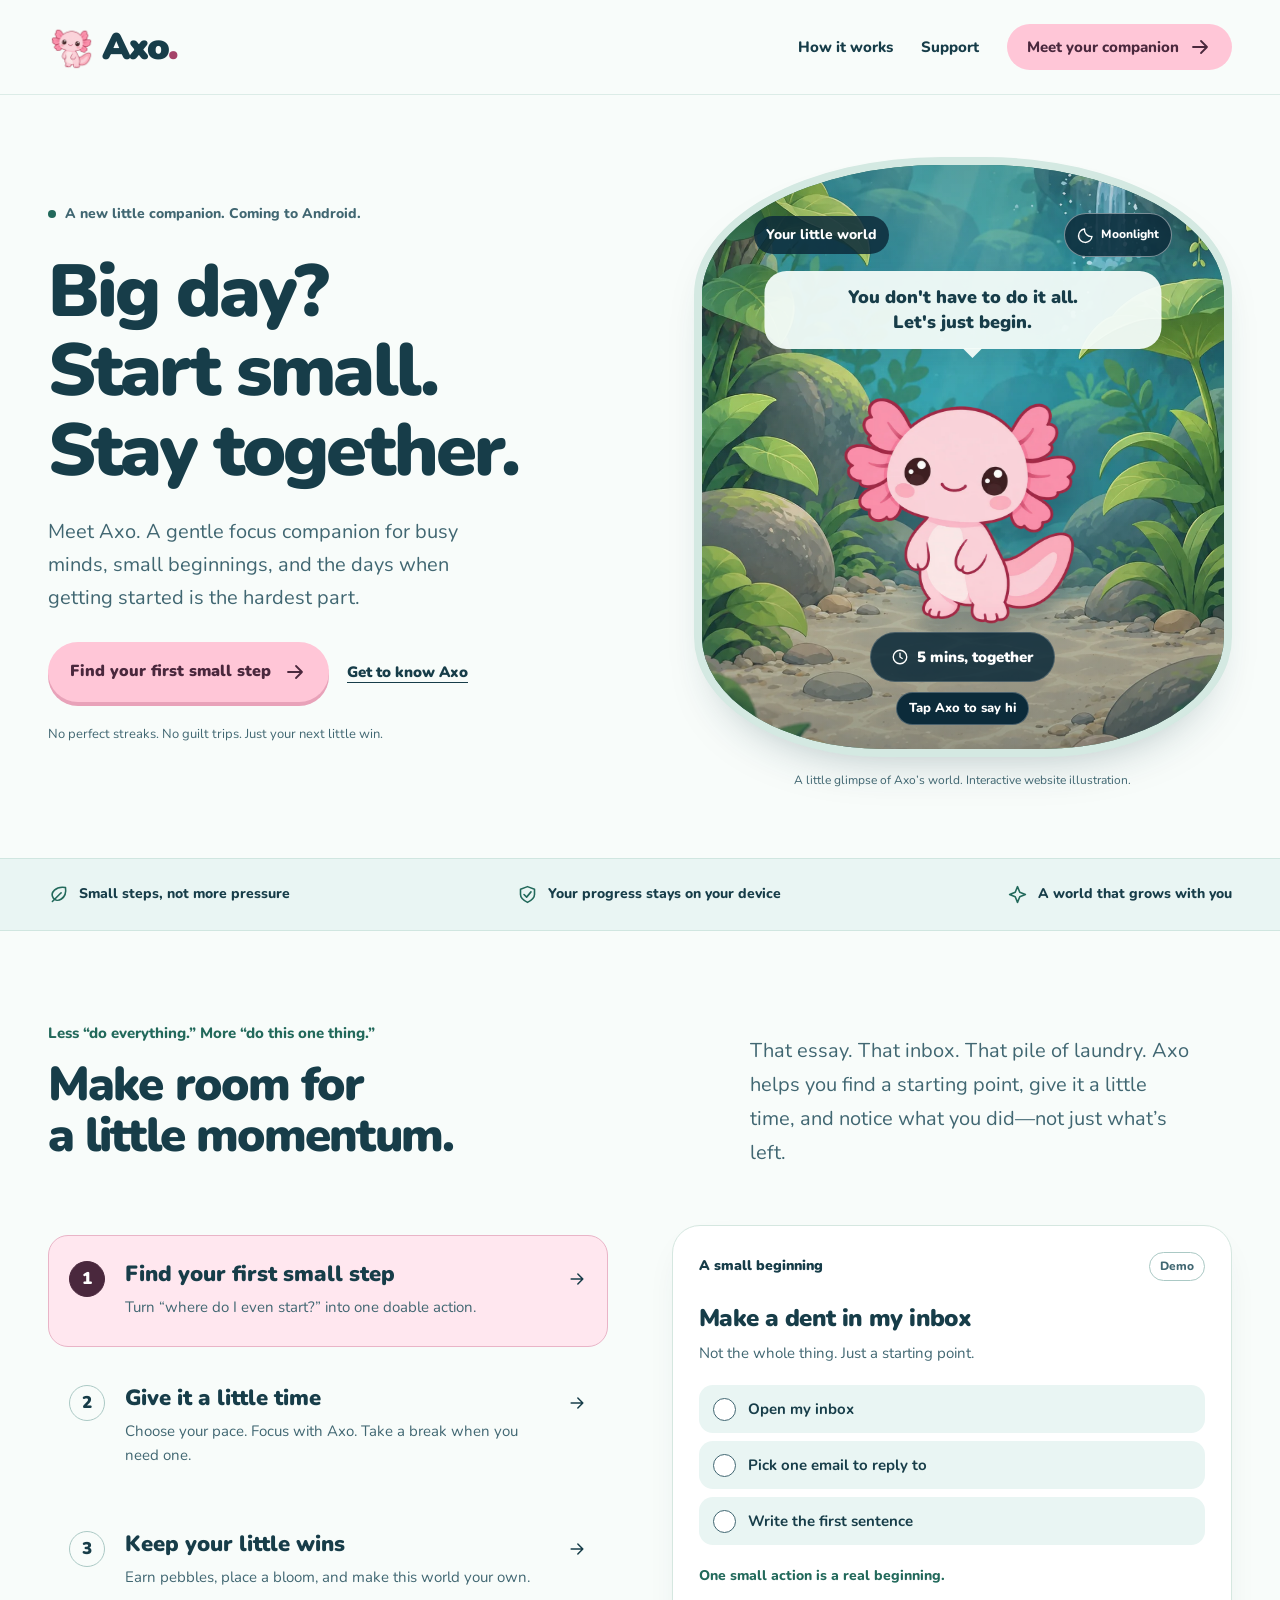
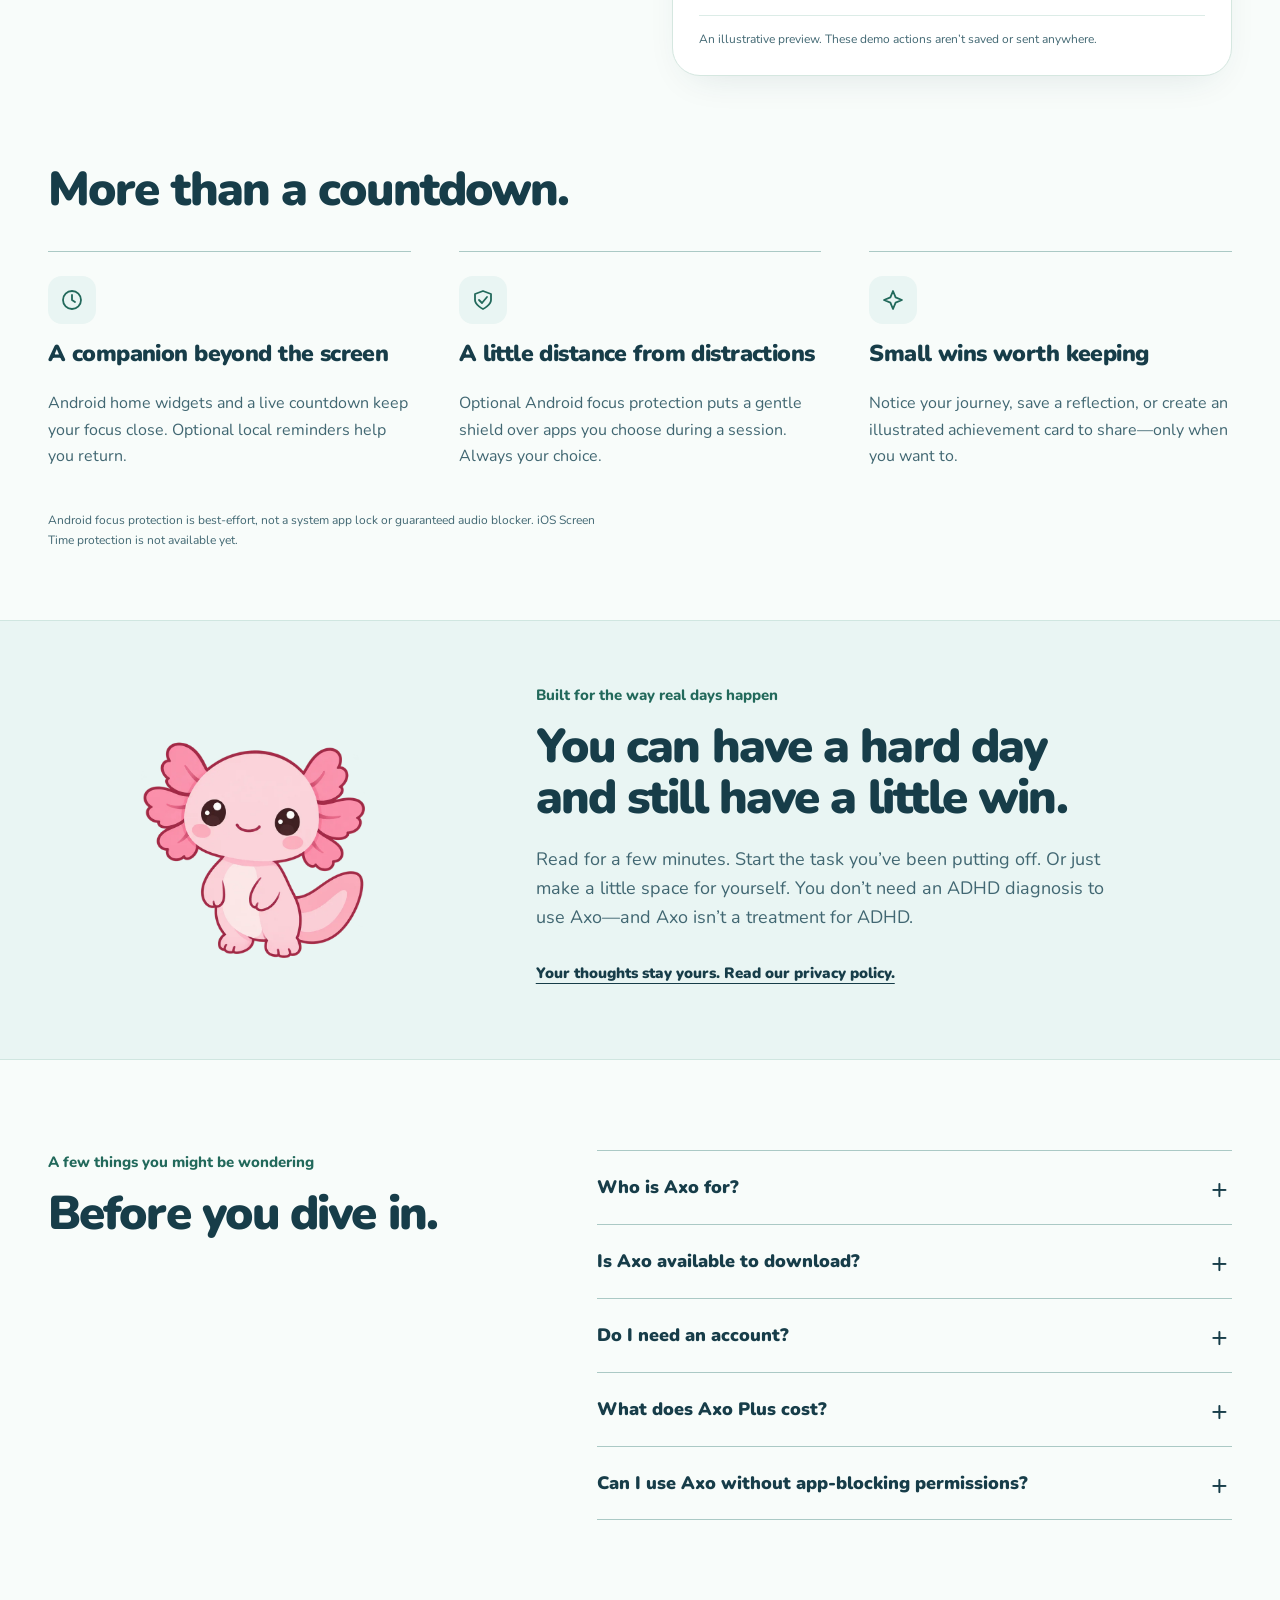
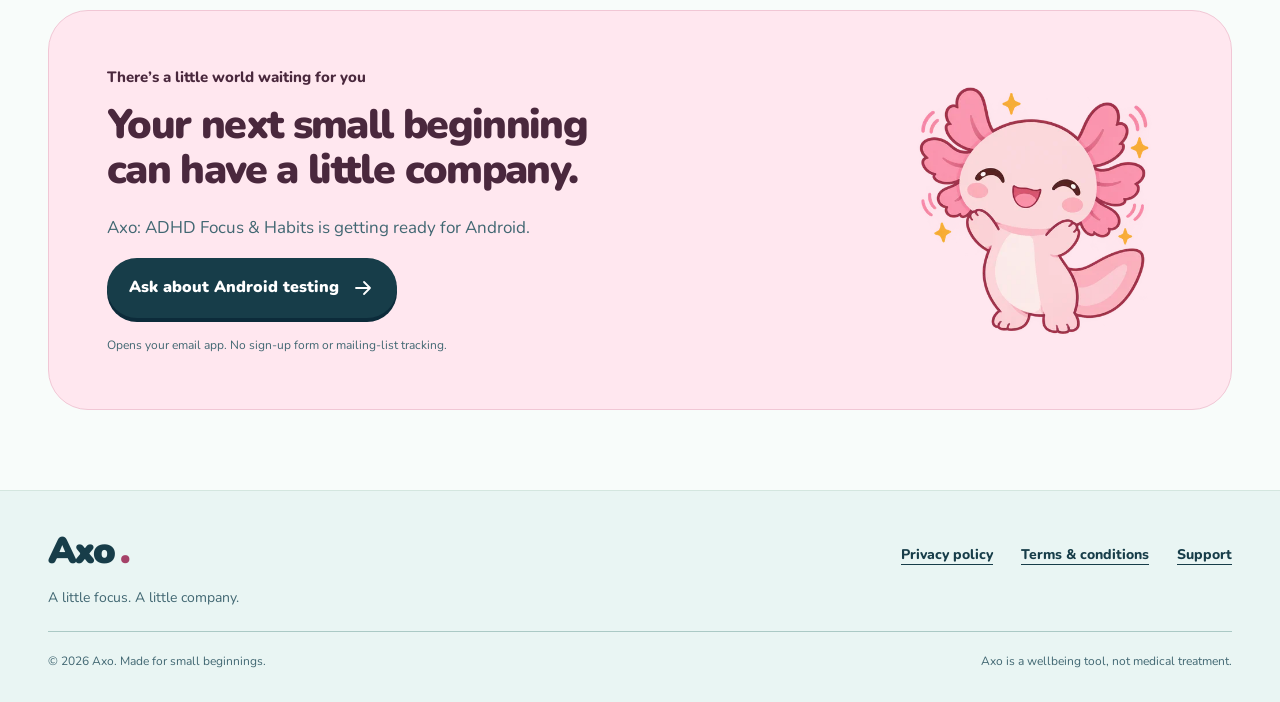
==== index.html @ b854be0a "Publish Axo website with privacy, terms and support" ====
<!doctype html>
<html lang="en">
<head>
  <meta charset="utf-8">
  <meta name="viewport" content="width=device-width, initial-scale=1">
  <meta name="theme-color" content="#e9f5f3">
  <title>Axo: ADHD Focus & Habits — A little focus. A little company.</title>
  <meta name="description" content="Meet Axo, your gentle focus companion. Break tasks into small actions, focus together, build habits, and grow a little underwater world.">
  <meta property="og:title" content="Axo: ADHD Focus & Habits — A little focus. A little company.">
  <meta property="og:description" content="Meet Axo, your gentle focus companion. Break tasks into small actions, focus together, build habits, and grow a little underwater world.">
  <meta property="og:type" content="website">
  <link rel="canonical" href="https://malikhamza88.github.io/axo-site/">
  <meta property="og:url" content="https://malikhamza88.github.io/axo-site/">
  <meta property="og:site_name" content="Axo: ADHD Focus &amp; Habits">
  <link rel="icon" type="image/png" href="assets/favicon.png">
  <link rel="preload" href="assets/Nunito.ttf" as="font" type="font/ttf" crossorigin>
  <link rel="stylesheet" href="assets/site.css">
  <script src="assets/site.js" defer></script>
</head>
<body>
<a class="skip-link" href="#main">Skip to content</a>
<header class="site-header">
  <div class="container header-inner">
    <a class="brand" href="./" aria-label="Axo home"><img src="assets/axo-idle.webp" width="48" height="48" alt=""><span>Axo<span class="brand-dot">.</span></span></a>
    <nav aria-label="Main navigation"><a href="./#how-it-works">How it works</a><a href="support/">Support</a><a class="nav-cta" href="./#get-axo">Meet your companion <svg viewBox="0 0 24 24" fill="none" stroke="currentColor" stroke-width="1.8" stroke-linecap="round" stroke-linejoin="round" aria-hidden="true"><path d="M5 12h14m-6-6 6 6-6 6"/></svg></a></nav>
  </div>
</header>
<main id="main">
<section class="hero container" aria-labelledby="hero-title">
  <div class="hero-copy">
    <p class="availability"><span aria-hidden="true"></span>A new little companion. Coming to Android.</p>
    <h1 id="hero-title">Big day?<br>Start small.<br>Stay together.</h1>
    <p class="hero-description">Meet Axo. A gentle focus companion for busy minds, small beginnings, and the days when getting started is the hardest part.</p>
    <div class="hero-actions"><a class="button primary" href="#how-it-works">Find your first small step <svg viewBox="0 0 24 24" fill="none" stroke="currentColor" stroke-width="1.8" stroke-linecap="round" stroke-linejoin="round" aria-hidden="true"><path d="M5 12h14m-6-6 6 6-6 6"/></svg></a><a class="text-link" href="#get-axo">Get to know Axo</a></div>
    <p class="quiet-note">No perfect streaks. No guilt trips. Just your next little win.</p>
  </div>
  <div class="hero-art">
    <div class="habitat" id="habitat">
      <img class="habitat-background" id="habitat-background" src="assets/habitat-day.webp" width="940" height="1672" alt="">
      <div class="habitat-shade"></div>
      <div class="scene-top"><span class="scene-name">Your little world</span><button class="lighting-toggle" id="lighting-toggle" type="button" aria-label="Switch preview to moonlight" aria-pressed="false"><svg viewBox="0 0 24 24" fill="none" stroke="currentColor" stroke-width="1.8" stroke-linecap="round" stroke-linejoin="round" aria-hidden="true"><path d="M20 14A9 9 0 0 1 10 4a9 9 0 1 0 10 10Z"/></svg><span>Moonlight</span></button></div>
      <p class="speech" id="axo-speech" role="status">You don't have to do it all.<br>Let's just begin.</p>
      <button class="mascot-button" id="say-hi" type="button" aria-label="Say hello to Axo"><img id="hero-mascot" src="assets/axo-idle.webp" alt="" width="800" height="800" fetchpriority="high"></button>
      <div class="scene-bottom"><span class="scene-focus"><svg viewBox="0 0 24 24" fill="none" stroke="currentColor" stroke-width="1.8" stroke-linecap="round" stroke-linejoin="round" aria-hidden="true"><circle cx="12" cy="12" r="9"/><path d="M12 7v5l3 2"/></svg>5 mins, together</span><span>Tap Axo to say hi</span></div>
    </div>
    <p class="preview-label">A little glimpse of Axo’s world. Interactive website illustration.</p>
  </div>
</section>

<div class="values-band"><div class="container values-inner"><span><svg viewBox="0 0 24 24" fill="none" stroke="currentColor" stroke-width="1.8" stroke-linecap="round" stroke-linejoin="round" aria-hidden="true"><path d="M20 4C9 2 2 10 6 16s16 1 14-12Z"/><path d="m5 20 10-10"/></svg>Small steps, not more pressure</span><span><svg viewBox="0 0 24 24" fill="none" stroke="currentColor" stroke-width="1.8" stroke-linecap="round" stroke-linejoin="round" aria-hidden="true"><path d="m12 3 8 3v6c0 5-8 9-8 9s-8-4-8-9V6Z"/><path d="m8 12 3 3 5-6"/></svg>Your progress stays on your device</span><span><svg viewBox="0 0 24 24" fill="none" stroke="currentColor" stroke-width="1.8" stroke-linecap="round" stroke-linejoin="round" aria-hidden="true"><path d="m12 3 2.6 6.4L21 12l-6.4 2.6L12 21l-2.6-6.4L3 12l6.4-2.6Z"/></svg>A world that grows with you</span></div></div>

<section class="section container introduction" id="how-it-works" aria-labelledby="intro-title">
  <div class="section-heading"><p class="section-kicker">Less “do everything.” More “do this one thing.”</p><h2 id="intro-title">Make room for<br>a little momentum.</h2></div>
  <p class="section-intro">That essay. That inbox. That pile of laundry. Axo helps you find a starting point, give it a little time, and notice what you did—not just what’s left.</p>
</section>

<section class="container experience" aria-label="Explore Axo’s features">
  <div class="experience-controls">
    <button class="experience-choice" type="button" data-demo="steps" aria-pressed="true" aria-controls="demo-panel"><span class="choice-number">1</span><span><strong>Find your first small step</strong><span>Turn “where do I even start?” into one doable action.</span></span><svg viewBox="0 0 24 24" fill="none" stroke="currentColor" stroke-width="1.8" stroke-linecap="round" stroke-linejoin="round" aria-hidden="true"><path d="M5 12h14m-6-6 6 6-6 6"/></svg></button>
    <button class="experience-choice" type="button" data-demo="focus" aria-pressed="false" aria-controls="demo-panel"><span class="choice-number">2</span><span><strong>Give it a little time</strong><span>Choose your pace. Focus with Axo. Take a break when you need one.</span></span><svg viewBox="0 0 24 24" fill="none" stroke="currentColor" stroke-width="1.8" stroke-linecap="round" stroke-linejoin="round" aria-hidden="true"><path d="M5 12h14m-6-6 6 6-6 6"/></svg></button>
    <button class="experience-choice" type="button" data-demo="grow" aria-pressed="false" aria-controls="demo-panel"><span class="choice-number">3</span><span><strong>Keep your little wins</strong><span>Earn pebbles, place a bloom, and make this world your own.</span></span><svg viewBox="0 0 24 24" fill="none" stroke="currentColor" stroke-width="1.8" stroke-linecap="round" stroke-linejoin="round" aria-hidden="true"><path d="M5 12h14m-6-6 6 6-6 6"/></svg></button>
  </div>
  <div class="demo-shell"><div class="demo-heading"><span>A small beginning</span><span class="demo-tag">Demo</span></div>
    <div class="demo-panel" id="demo-panel">
      <div data-panel="steps"><p class="demo-title">Make a dent in my inbox</p><p class="demo-description">Not the whole thing. Just a starting point.</p><div class="action-list">
        <label><input type="checkbox" data-demo-check><span>Open my inbox</span></label>
        <label><input type="checkbox" data-demo-check><span>Pick one email to reply to</span></label>
        <label><input type="checkbox" data-demo-check><span>Write the first sentence</span></label>
      </div><p class="demo-feedback" id="demo-feedback" role="status">One small action is a real beginning.</p></div>
      <div data-panel="focus" hidden><p class="demo-title">A little time is enough</p><p class="demo-description">Pick a pace that fits your day.</p><div class="duration-options" aria-label="Demo focus duration"><button type="button" data-minutes="5" aria-pressed="true">5 mins</button><button type="button" data-minutes="15" aria-pressed="false">15 mins</button><button type="button" data-minutes="25" aria-pressed="false">25 mins</button></div><div class="demo-timer"><img src="assets/axo-focus.webp" width="150" height="150" alt="Axo settling in to focus" loading="lazy"><div><strong id="demo-time">05:00</strong><span>Focus together, at your pace.</span></div></div><p class="demo-feedback">In the app: custom time, pause, resume, and gentle break reminders.</p></div>
      <div data-panel="grow" hidden><div class="grow-preview"><img src="assets/axo-success.webp" width="200" height="200" alt="Axo celebrating a little win" loading="lazy"><span><svg viewBox="0 0 24 24" fill="none" stroke="currentColor" stroke-width="1.8" stroke-linecap="round" stroke-linejoin="round" aria-hidden="true"><path d="M20 4C9 2 2 10 6 16s16 1 14-12Z"/><path d="m5 20 10-10"/></svg>Your first bloom</span></div><p class="demo-title">Little effort. Little treasures.</p><p class="demo-description">Focused time earns pebbles for your habitat. Partial starts count toward your progress, too.</p><p class="demo-feedback">Your world grows with you—not with a perfect streak.</p></div>
    </div>
    <p class="demo-disclaimer">An illustrative preview. These demo actions aren’t saved or sent anywhere.</p>
  </div>
</section>

<section class="section container everyday" aria-labelledby="everyday-title">
  <h2 id="everyday-title">More than a countdown.</h2>
  <div class="everyday-grid"><article><span class="feature-icon"><svg viewBox="0 0 24 24" fill="none" stroke="currentColor" stroke-width="1.8" stroke-linecap="round" stroke-linejoin="round" aria-hidden="true"><circle cx="12" cy="12" r="9"/><path d="M12 7v5l3 2"/></svg></span><h3>A companion beyond the screen</h3><p>Android home widgets and a live countdown keep your focus close. Optional local reminders help you return.</p></article><article><span class="feature-icon"><svg viewBox="0 0 24 24" fill="none" stroke="currentColor" stroke-width="1.8" stroke-linecap="round" stroke-linejoin="round" aria-hidden="true"><path d="m12 3 8 3v6c0 5-8 9-8 9s-8-4-8-9V6Z"/><path d="m8 12 3 3 5-6"/></svg></span><h3>A little distance from distractions</h3><p>Optional Android focus protection puts a gentle shield over apps you choose during a session. Always your choice.</p></article><article><span class="feature-icon"><svg viewBox="0 0 24 24" fill="none" stroke="currentColor" stroke-width="1.8" stroke-linecap="round" stroke-linejoin="round" aria-hidden="true"><path d="m12 3 2.6 6.4L21 12l-6.4 2.6L12 21l-2.6-6.4L3 12l6.4-2.6Z"/></svg></span><h3>Small wins worth keeping</h3><p>Notice your journey, save a reflection, or create an illustrated achievement card to share—only when you want to.</p></article></div>
  <p class="feature-footnote">Android focus protection is best-effort, not a system app lock or guaranteed audio blocker. iOS Screen Time protection is not available yet.</p>
</section>

<section class="kindness-section"><div class="container kindness-inner"><img src="assets/axo-idle.webp" width="300" height="300" alt="Axo, your pink axolotl companion" loading="lazy"><div><p class="section-kicker">Built for the way real days happen</p><h2>You can have a hard day<br>and still have a little win.</h2><p>Read for a few minutes. Start the task you’ve been putting off. Or just make a little space for yourself. You don’t need an ADHD diagnosis to use Axo—and Axo isn’t a treatment for ADHD.</p><a class="text-link" href="privacy/">Your thoughts stay yours. Read our privacy policy.</a></div></div></section>

<section class="section container faq" aria-labelledby="faq-title"><div><p class="section-kicker">A few things you might be wondering</p><h2 id="faq-title">Before you dive in.</h2></div><div class="faq-list">
<details><summary>Who is Axo for?</summary><p>Anyone who finds starting difficult and wants a gentler way to focus and build habits. Axo offers everyday tools, not diagnosis, therapy, or medical advice.</p></details>
<details><summary>Is Axo available to download?</summary><p>We’re preparing the Android release. Public download and testing links will appear here when they’re ready. You can email us to ask about testing.</p></details>
<details><summary>Do I need an account?</summary><p>No account is required in the current version. Your steps, focus history, reflections, and habitat are stored on your device. There is no Axo cloud sync.</p></details>
<details><summary>What does Axo Plus cost?</summary><p>Plus is currently a preview. No purchases are enabled, and any example price inside the app is not a real offer. We’ll publish the actual price and what’s included before enabling payments.</p></details>
<details><summary>Can I use Axo without app-blocking permissions?</summary><p>Yes. Focus protection is optional. You can use focus sessions, steps, and your habitat without granting Usage Access or permission to display over other apps.</p></details>
</div></section>

<section class="container get-axo" id="get-axo" aria-labelledby="get-title"><div><p class="section-kicker">There’s a little world waiting for you</p><h2 id="get-title">Your next small beginning<br>can have a little company.</h2><p>Axo: ADHD Focus &amp; Habits is getting ready for Android.</p><a class="button dark" href="mailto:appcraft.dev1@gmail.com?subject=Axo%20Android%20testing">Ask about Android testing <svg viewBox="0 0 24 24" fill="none" stroke="currentColor" stroke-width="1.8" stroke-linecap="round" stroke-linejoin="round" aria-hidden="true"><path d="M5 12h14m-6-6 6 6-6 6"/></svg></a><p class="cta-note">Opens your email app. No sign-up form or mailing-list tracking.</p></div><img src="assets/axo-success.webp" width="320" height="320" alt="Axo celebrating" loading="lazy"></section>
</main><footer class="site-footer"><div class="container footer-top"><div><a class="brand" href="./">Axo<span class="brand-dot">.</span></a><p>A little focus. A little company.</p></div><nav aria-label="Footer navigation"><a href="privacy/">Privacy policy</a><a href="terms/">Terms &amp; conditions</a><a href="support/">Support</a></nav></div><div class="container footer-bottom"><span>© 2026 Axo. Made for small beginnings.</span><span>Axo is a wellbeing tool, not medical treatment.</span></div></footer></body></html>
---- assets/site.css ----
@font-face{font-family:Nunito;src:url("Nunito.ttf") format("truetype");font-weight:200 1000;font-display:swap}
:root{--water:#e9f5f3;--paper:#f8fcfa;--ink:#173d49;--muted:#416772;--pink:#ffc6d7;--pink-ink:#4a283d;--line:#abc9c5;--teal:#22695b;--night:#0c2b3a;--radius:24px}
*{box-sizing:border-box}html{scroll-behavior:smooth;scroll-padding-top:110px}body{margin:0;color:var(--ink);background:var(--paper);font-family:Nunito,system-ui,sans-serif;font-size:17px;line-height:1.6}a{color:inherit;text-underline-offset:5px}button,input{font:inherit}button,a,input,summary{touch-action:manipulation}button{cursor:pointer}button:disabled{cursor:default}img{max-width:100%;height:auto}svg{width:24px;height:24px;flex-shrink:0}h1,h2,h3,p{margin-top:0}h1,h2,h3{font-weight:900;line-height:1.08;letter-spacing:-.04em}h1{font-size:clamp(54px,5.75vw,84px);margin-bottom:24px}h2{font-size:clamp(34px,3.7vw,52px);margin-bottom:22px;text-wrap:balance}h3{font-size:23px;letter-spacing:-.025em}p{color:var(--muted)}a:focus-visible,button:focus-visible,input:focus-visible,summary:focus-visible{outline:3px solid var(--pink-ink);outline-offset:5px}a,button,summary{transition:background-color .18s,color .18s,box-shadow .18s}button:active,.button:active{filter:brightness(.95)}[hidden]{display:none!important}.container{width:min(1184px,calc(100% - 80px));margin-inline:auto}.skip-link{position:fixed;top:-100px;left:20px;z-index:20;background:var(--pink);padding:12px 20px;border-radius:16px}.skip-link:focus{top:16px}.site-header{position:sticky;top:0;z-index:10;background:rgba(248,252,250,.97);border-bottom:1px solid #dcece7}.header-inner{min-height:94px;display:flex;align-items:center;justify-content:space-between;gap:24px}.brand{display:inline-flex;align-items:center;gap:6px;text-decoration:none;font-weight:1000;font-size:37px;letter-spacing:-2px;line-height:1}.brand img{object-fit:contain}.brand-dot{color:#a54268}.header-inner nav{display:flex;align-items:center;gap:28px;font-size:15px;font-weight:800}.header-inner nav a{display:flex;align-items:center;gap:9px;min-height:46px;text-decoration:none}.header-inner nav a:hover{color:#a54268}.nav-cta{background:var(--pink);color:var(--pink-ink);border-radius:99px;padding:0 20px}.hero{display:grid;grid-template-columns:1.08fr 1fr;gap:64px;align-items:center;padding-block:62px 68px}.availability{font-size:14px;font-weight:800;display:flex;align-items:center;gap:9px;margin-bottom:28px}.availability>span{width:8px;height:8px;border-radius:100%;background:var(--teal)}.hero-description{font-size:20px;max-width:440px;line-height:1.65;margin-bottom:28px}.hero-actions{display:flex;align-items:center;flex-wrap:wrap;gap:18px}.button{display:inline-flex;align-items:center;justify-content:center;gap:12px;padding:17px 22px;min-height:54px;border-radius:99px;font-size:16px;font-weight:900;text-decoration:none}.button.primary{background:var(--pink);color:var(--pink-ink);box-shadow:0 4px 0 #e8a2b9}.button.primary:hover{background:#ffb7ce}.button.dark{background:var(--ink);color:white;box-shadow:0 4px 0 #0c2b3a}.button.dark:hover{background:#245967}.text-link{font-size:15px;font-weight:900;display:inline-block;padding-block:12px}.quiet-note{font-size:13px;margin:22px 0 0}.hero-art{position:relative;min-width:0}.habitat{position:relative;aspect-ratio: .94;max-height:600px;isolation:isolate;overflow:hidden;border-radius:46% 46% 35% 35% / 23% 23% 20% 20%;border:8px solid #d4e9e2;background:var(--teal);box-shadow:0 24px 50px -30px #173d4960}.habitat-background{position:absolute;inset:0;width:100%;height:100%;object-fit:cover;object-position:center 63%;z-index:-2}.habitat-shade{position:absolute;inset:0;z-index:-1;background:linear-gradient(#0c2b3a33,transparent 40%,#0c2b3a66)}.scene-top{position:absolute;top:32px;left:30px;right:30px;display:flex;justify-content:space-between;align-items:center;gap:8px;color:white}.scene-name{font-size:14px;font-weight:800}.lighting-toggle{display:flex;gap:6px;align-items:center;min-height:44px;padding:8px 12px;border:1px solid #ffffff70;border-radius:99px;color:white;background:#0c2b3ad9;font-size:12px;font-weight:800}.lighting-toggle svg{width:18px;height:18px}.speech{position:absolute;left:50%;top:21%;transform:translateX(-50%);width:76%;padding:14px 20px;text-align:center;border-radius:22px;color:var(--ink);background:#f3fbf8f2;font-size:18px;font-weight:900;line-height:1.4;box-shadow:0 8px 20px #173d4917}.speech:after{content:"";position:absolute;bottom:-9px;left:50%;border:10px solid transparent;border-bottom:0;border-top-color:#f3fbf8f2}.mascot-button{position:absolute;left:50%;top:39%;width:66%;padding:0;border:0;background:none;transform:translateX(-50%);border-radius:50%;animation:hello 1.2s ease-out both}.mascot-button img{display:block;width:100%;filter:drop-shadow(0 18px 8px #0c2b3a30)}.mascot-button.responding img{animation:wiggle .5s ease-in-out}.scene-bottom{position:absolute;bottom:24px;left:24px;right:24px;display:flex;flex-direction:column;align-items:center;gap:10px;color:white;font-size:12px}.scene-focus{display:inline-flex;align-items:center;gap:8px;background:#0c2b3adb;border:1px solid #ffffff30;border-radius:99px;padding:12px 20px;font-size:15px;font-weight:900}.scene-focus svg{width:18px;height:18px}.preview-label{font-size:11px;text-align:center;margin:14px 0 0}.values-band{background:var(--water);border-block:1px solid #d0e6e0}.values-inner{display:flex;justify-content:space-between;gap:24px;padding-block:24px}.values-inner span{display:flex;align-items:center;gap:10px;font-size:14px;font-weight:800}.values-inner svg{color:var(--teal);width:21px;height:21px}.section{padding-block:90px}.section-kicker{font-size:15px;font-weight:800;margin-bottom:14px;color:var(--teal)}.introduction{display:grid;grid-template-columns:1fr .8fr;gap:100px;align-items:center;padding-bottom:42px}.section-intro{font-size:20px;line-height:1.7;max-width:440px;margin-bottom:0}.experience{display:grid;grid-template-columns:1fr 1fr;gap:64px;align-items:start}.experience-controls{display:grid;gap:12px;padding-block:10px}.experience-choice{display:flex;text-align:left;align-items:flex-start;gap:20px;padding:25px 20px;background:transparent;border:1px solid transparent;color:var(--ink);border-radius:20px;min-height:112px}.experience-choice[aria-pressed=true]{background:#ffe7ef;border-color:#e9b4c7}.experience-choice:hover{background:#e9f5f3}.experience-choice[aria-pressed=true]:hover{background:#ffe0eb}.choice-number{display:grid;place-items:center;width:36px;height:36px;flex-shrink:0;border:1px solid var(--line);border-radius:50%;font-size:17px;font-weight:900;background:var(--paper)}.experience-choice[aria-pressed=true] .choice-number{background:var(--pink-ink);border-color:var(--pink-ink);color:white}.experience-choice>span:nth-child(2){flex:1}.experience-choice strong{display:block;font-size:22px;font-weight:900;line-height:1.25;margin-bottom:8px}.experience-choice>span>span{display:block;font-size:15px;line-height:1.55;color:var(--muted)}.experience-choice>svg{width:20px;height:20px;margin-top:8px}.demo-shell{background:#fff;border:1px solid #d5e7e0;border-radius:28px;padding:26px;box-shadow:0 14px 42px -20px #173d4929}.demo-heading{display:flex;justify-content:space-between;align-items:center;gap:10px;font-size:14px;font-weight:900;margin-bottom:22px}.demo-tag{font-size:11px;font-weight:800;color:var(--muted);border:1px solid var(--line);border-radius:99px;padding:4px 10px}.demo-panel{min-height:292px}.demo-title{font-size:24px;font-weight:900;line-height:1.25;color:var(--ink);margin-bottom:8px;letter-spacing:-.6px}.demo-description{font-size:15px;margin-bottom:20px}.action-list{display:grid;gap:8px}.action-list label{display:flex;align-items:center;gap:12px;padding:12px 14px;border-radius:14px;background:var(--water);cursor:pointer;font-weight:700;font-size:15px;min-height:48px}.action-list input{appearance:none;width:23px;height:23px;flex-shrink:0;border:1.5px solid var(--muted);border-radius:50%;background:white;margin:0}.action-list input:checked{background:var(--pink) url("data:image/svg+xml,%3Csvg xmlns='http://www.w3.org/2000/svg' viewBox='0 0 24 24'%3E%3Cpath fill='none' stroke='%234a283d' stroke-width='2.5' stroke-linecap='round' stroke-linejoin='round' d='m6 12 4 4 8-9'/%3E%3C/svg%3E");border-color:var(--pink-ink)}.action-list input:checked+span{text-decoration:line-through;color:var(--muted)}.demo-feedback{font-size:14px;font-weight:800;margin:20px 0 0;color:var(--teal)}.demo-disclaimer{font-size:11px;margin:20px 0 0;color:var(--muted);border-top:1px solid #dcece7;padding-top:14px}.duration-options{display:flex;gap:8px;flex-wrap:wrap}.duration-options button{border:1px solid var(--line);background:var(--water);color:var(--ink);padding:12px 20px;min-height:46px;border-radius:16px;font-weight:900;font-size:15px}.duration-options button[aria-pressed=true]{background:var(--pink);border-color:var(--pink-ink);color:var(--pink-ink)}.demo-timer{display:flex;align-items:center;margin-top:8px}.demo-timer img{width:145px;height:145px;object-fit:contain}.demo-timer strong{display:block;font-size:48px;font-weight:1000;line-height:1.15}.demo-timer span{display:block;font-size:13px;color:var(--muted);margin-top:7px}.grow-preview{display:flex;align-items:center;justify-content:center;gap:14px;margin-top:-16px}.grow-preview img{width:155px;height:155px;object-fit:contain}.grow-preview span{display:flex;flex-direction:column;align-items:center;gap:8px;border:1px solid var(--line);background:var(--water);padding:18px;border-radius:22px;font-weight:900;font-size:14px}.grow-preview svg{width:38px;height:38px;color:var(--teal)}.everyday{padding-top:88px;padding-bottom:70px}.everyday-grid{display:grid;grid-template-columns:repeat(3,1fr);gap:48px;margin-top:36px}.everyday-grid article{border-top:1px solid var(--line);padding-top:24px}.feature-icon{display:inline-flex;align-items:center;justify-content:center;background:var(--water);border-radius:14px;width:48px;height:48px;margin-bottom:18px;color:var(--teal)}.everyday-grid p{font-size:16px;line-height:1.65}.feature-footnote{font-size:12px;max-width:80ch;margin:26px 0 0}.kindness-section{background:var(--water);border-block:1px solid #d0e6e0}.kindness-inner{display:grid;grid-template-columns:.6fr 1fr;gap:70px;align-items:center;padding-block:62px}.kindness-inner img{width:270px;justify-self:center}.kindness-inner p:not(.section-kicker){max-width:590px;font-size:18px}.faq{display:grid;grid-template-columns:.75fr 1fr;gap:72px}.faq-list{border-top:1px solid var(--line)}details{border-bottom:1px solid var(--line);padding:0}summary{position:relative;font-size:18px;font-weight:900;cursor:pointer;padding:22px 36px 22px 0;list-style:none}summary::-webkit-details-marker{display:none}summary:after{content:"+";position:absolute;right:4px;top:16px;font-size:28px;font-weight:500}details[open] summary:after{content:"−"}details p{padding-right:12px;margin-bottom:24px;font-size:16px;line-height:1.7}.get-axo{display:flex;align-items:center;justify-content:space-between;gap:28px;background:#ffe7ef;border:1px solid #f1c7d5;border-radius:40px;padding:54px 58px;margin-bottom:80px}.get-axo h2{color:var(--pink-ink);font-size:clamp(32px,3.2vw,44px)}.get-axo .section-kicker{color:var(--pink-ink)}.get-axo>img{width:26%;flex-shrink:0}.get-axo .cta-note{font-size:12px;margin:18px 0 0}.site-footer{border-top:1px solid #d4e6df;background:var(--water)}.footer-top{display:flex;justify-content:space-between;gap:24px;padding-block:42px 22px}.footer-top p{font-size:14px;margin:16px 0 0}.footer-top nav{display:flex;gap:28px;align-items:flex-start;flex-wrap:wrap}.footer-top nav a{font-size:14px;min-height:44px;display:flex;align-items:center;font-weight:800}.footer-bottom{display:flex;justify-content:space-between;gap:24px;flex-wrap:wrap;border-top:1px solid var(--line);padding-block:20px 30px;font-size:12px;color:var(--muted)}
/* Legal pages are complete static HTML: reading never depends on JavaScript. */
.legal-layout{display:grid;grid-template-columns:230px 1fr;gap:70px;padding-block:64px 90px;align-items:start}.legal-nav{position:sticky;top:128px;background:var(--water);border:1px solid #d0e6df;border-radius:20px;padding:22px}.legal-nav h2{font-size:17px;letter-spacing:0;margin-bottom:12px}.legal-nav a{display:block;font-size:14px;padding-block:7px;line-height:1.4}.legal-content{max-width:760px;min-width:0}.legal-content h1{font-size:clamp(40px,4.5vw,60px);margin-bottom:16px}.legal-meta{font-size:14px}.legal-lead{font-size:20px;line-height:1.65}.legal-summary{background:#ffe7ef;border-left:4px solid #a54268;padding:22px 26px;border-radius:0 20px 20px 0;margin-block:26px 40px}.legal-summary p{margin:0;color:var(--pink-ink);font-size:16px}.legal-content h2{font-size:26px;margin:38px 0 16px;letter-spacing:-.025em}.legal-content h3{font-size:19px;letter-spacing:0;margin:24px 0 10px}.legal-content p,.legal-content li{line-height:1.8}.legal-content ul{padding-left:24px}.legal-content li{margin-bottom:10px;color:var(--muted)}.legal-content a{overflow-wrap:anywhere}.permission-list{display:grid;gap:12px}.permission-list>div{border:1px solid var(--line);border-radius:16px;padding:18px 20px}.permission-list dt{font-weight:900;margin-bottom:6px}.permission-list dd{margin:0;font-size:16px;color:var(--muted)}.contact-panel{background:var(--water);padding:28px;border-radius:24px;margin-top:28px}.contact-panel p:last-child{margin-bottom:0}.support-content{max-width:860px;margin-inline:auto;padding-block:70px 90px}.support-content h1{font-size:clamp(42px,5vw,65px)}.support-grid{display:grid;grid-template-columns:1fr 1fr;gap:26px;margin-top:40px}.support-grid article{border:1px solid var(--line);border-radius:22px;padding:28px}.support-grid h2{font-size:24px}.support-grid p{font-size:16px}.support-intro{font-size:20px;max-width:660px}.print-button{border:1px solid var(--line);background:var(--water);padding:10px 18px;border-radius:14px;color:var(--ink);font-weight:800;min-height:44px}.error-page{text-align:center;padding-block:70px 100px}.error-page img{width:220px}.error-page h1{font-size:48px}.error-page p{max-width:480px;margin-inline:auto}
@keyframes hello{from{opacity:0;transform:translate(-50%,-18px)}to{opacity:1;transform:translate(-50%,0)}}@keyframes wiggle{0%,100%{transform:rotate(0)}35%{transform:rotate(-7deg)}65%{transform:rotate(7deg)}}
@media(min-width:1400px){.hero{gap:100px}.hero-art{padding-inline:10px}.habitat{aspect-ratio:.9}}
@media(max-width:1050px){.container{width:calc(100% - 48px)}.hero{gap:36px}h1{font-size:60px}.hero-actions{align-items:flex-start;flex-direction:column;gap:4px}.hero-description{font-size:18px}.speech{font-size:16px}.scene-top{left:20px;right:20px;top:22px}.scene-name{font-size:12px}.scene-bottom{bottom:20px}.introduction{gap:48px}.experience{gap:32px}.experience-choice{padding:22px 16px;gap:14px}.experience-choice strong{font-size:20px}.everyday-grid{gap:30px}.faq{gap:48px}.legal-layout{gap:40px;grid-template-columns:200px 1fr}}
@media(max-width:760px){html{scroll-padding-top:90px}.container{width:calc(100% - 40px)}.header-inner{min-height:80px;gap:12px}.brand{font-size:33px}.brand img{width:38px;height:38px}.header-inner nav{gap:16px}.header-inner nav>a:first-child{display:none}.nav-cta{padding-inline:14px;font-size:12px}.nav-cta svg{display:none}.header-inner nav a{font-size:13px}.hero{grid-template-columns:1fr;padding-block:38px 44px;gap:34px}.availability{font-size:12px;margin-bottom:20px}h1{font-size:clamp(52px,11.7vw,76px)}.hero-description{max-width:520px;font-size:18px}.hero-actions{flex-direction:row;align-items:center;gap:12px}.hero-actions .button{font-size:14px;padding-inline:18px}.hero-art{width:min(460px,100%);justify-self:center}.habitat{aspect-ratio:.94;max-height:none}.speech{font-size:18px}.scene-top{left:28px;right:28px;top:30px}.scene-name{font-size:13px}.values-inner{flex-direction:column;gap:16px;padding-block:22px;align-items:flex-start}.values-inner span{font-size:14px}.section{padding-block:56px}.introduction{grid-template-columns:1fr;gap:4px;padding-bottom:28px}.section-intro{max-width:100%;font-size:18px}.experience{grid-template-columns:1fr;gap:20px}.experience-controls{gap:6px}.experience-choice{padding:18px 14px;min-height:96px}.experience-choice strong{font-size:20px}.experience-choice>span>span{font-size:14px}.demo-shell{padding:22px}.demo-panel{min-height:285px}.everyday{padding-bottom:48px}.everyday-grid{grid-template-columns:1fr;gap:20px;margin-top:26px}.everyday-grid article{display:grid;grid-template-columns:48px 1fr;column-gap:18px;padding-top:22px}.everyday-grid h3{align-self:center;margin-bottom:12px;font-size:22px}.everyday-grid p{grid-column:2;margin-bottom:0}.feature-icon{margin-bottom:12px}.feature-footnote{font-size:12px}.kindness-inner{grid-template-columns:1fr;gap:22px;padding-block:40px}.kindness-inner img{width:180px;justify-self:start}.kindness-inner h2{font-size:36px}.kindness-inner p:not(.section-kicker){font-size:17px}.faq{grid-template-columns:1fr;gap:10px}.get-axo{position:relative;display:block;padding:34px 26px;margin-bottom:48px;border-radius:28px}.get-axo h2{font-size:34px}.get-axo>img{position:absolute;width:100px;top:-40px;right:20px}.get-axo .section-kicker{max-width:70%;font-size:13px}.get-axo .button{font-size:14px}.footer-top{flex-direction:column;gap:20px}.footer-top nav{gap:16px}.footer-top nav a{font-size:13px}.footer-bottom{gap:12px}.legal-layout{display:flex;flex-direction:column;gap:24px;padding-block:36px 60px}.legal-nav{position:static;width:100%;padding:18px 20px}.legal-nav a{display:inline-block;margin-right:16px;font-size:13px}.legal-content h1{font-size:42px}.legal-lead{font-size:18px}.legal-summary{padding:18px 20px}.legal-content h2{font-size:24px}.support-content{padding-block:40px 60px}.support-grid{grid-template-columns:1fr;gap:16px}.support-grid article{padding:24px}.support-intro{font-size:18px}}
@media(max-width:380px){.container{width:calc(100% - 32px)}.header-inner nav{gap:10px}.header-inner nav>a:not(.nav-cta){display:none}.hero-actions .button{font-size:13px;padding-inline:15px}.speech{font-size:16px}.scene-name{display:none}.scene-top{justify-content:flex-end}.scene-bottom{bottom:16px}.mascot-button{width:68%;top:40%}.demo-timer img{width:115px;height:115px}.demo-timer strong{font-size:42px}}
@media(prefers-reduced-motion:reduce){html{scroll-behavior:auto}*,*:before,*:after{animation:none!important;transition:none!important}}
@media print{.site-header,.site-footer,.legal-nav,.print-button,.skip-link{display:none}.container{width:100%}.legal-layout{display:block;padding:0}.legal-content{max-width:none}.legal-summary,.contact-panel{background:none;border:1px solid #aaa}body{font-size:12pt;color:black;background:white}p,li{color:black!important}h2{break-after:avoid}a{color:black}}
/* Reserve separate space for the greeting, character and scene caption. */
.habitat{width:100%;aspect-ratio:.84;min-height:440px}
.speech{top:106px;white-space:pre-line}
.mascot-button{top:auto;bottom:108px;width:54%}
.scene-bottom{pointer-events:none}
.scene-bottom>span:last-child{background:var(--night);color:white;border:1px solid #ffffff40;border-radius:99px;padding:5px 12px;font-size:13px;font-weight:800}
.scene-name{background:#0c2b3ad9;padding:8px 12px;border-radius:99px}
.preview-label,.demo-disclaimer,.demo-tag{font-size:12px}
.scene-top{top:48px;left:52px;right:52px}
@media(max-width:900px){.hero{grid-template-columns:1fr;gap:34px}.hero-copy{max-width:600px}.hero-art{width:min(460px,100%);justify-self:center}}
@media(max-width:760px){.habitat{aspect-ratio:.78}.mascot-button{width:52%;top:auto}.scene-top{left:42px;right:42px}}
@media(max-width:480px){.scene-name{display:none}.scene-top{justify-content:flex-end}}
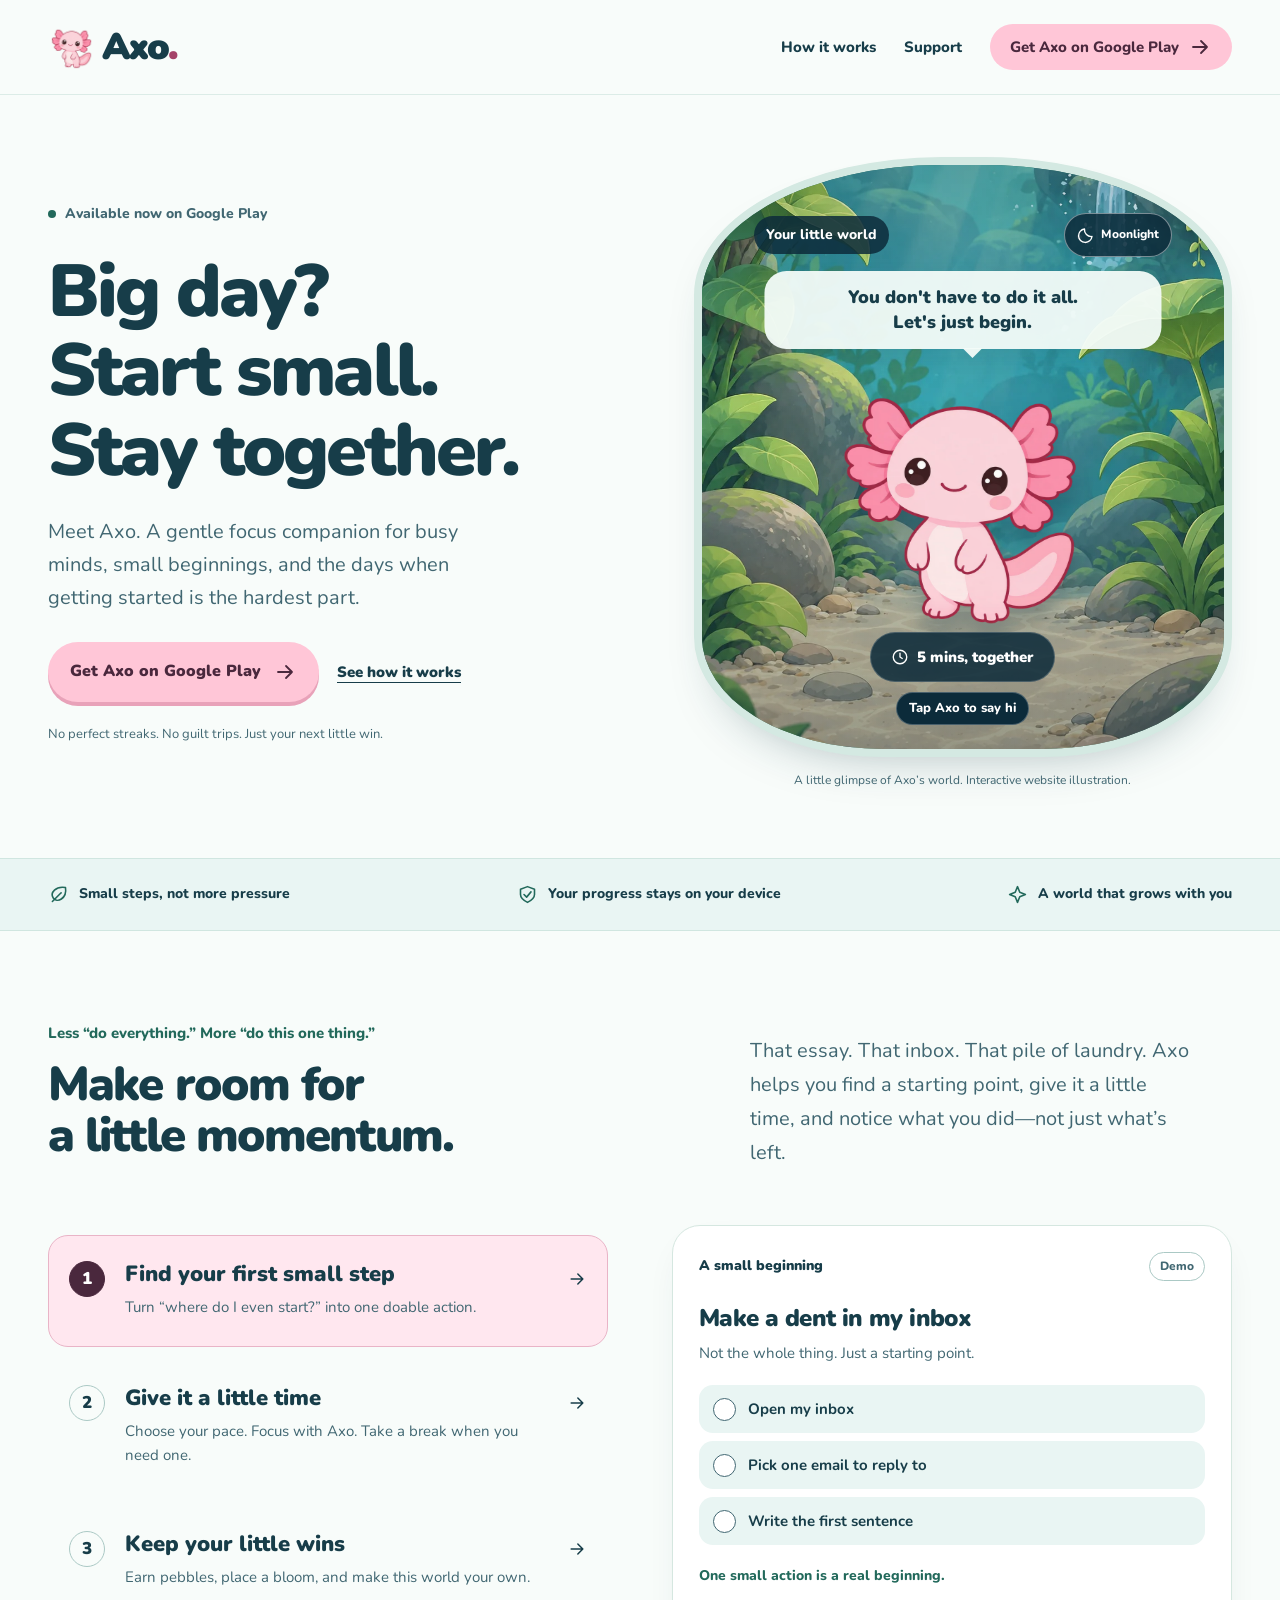
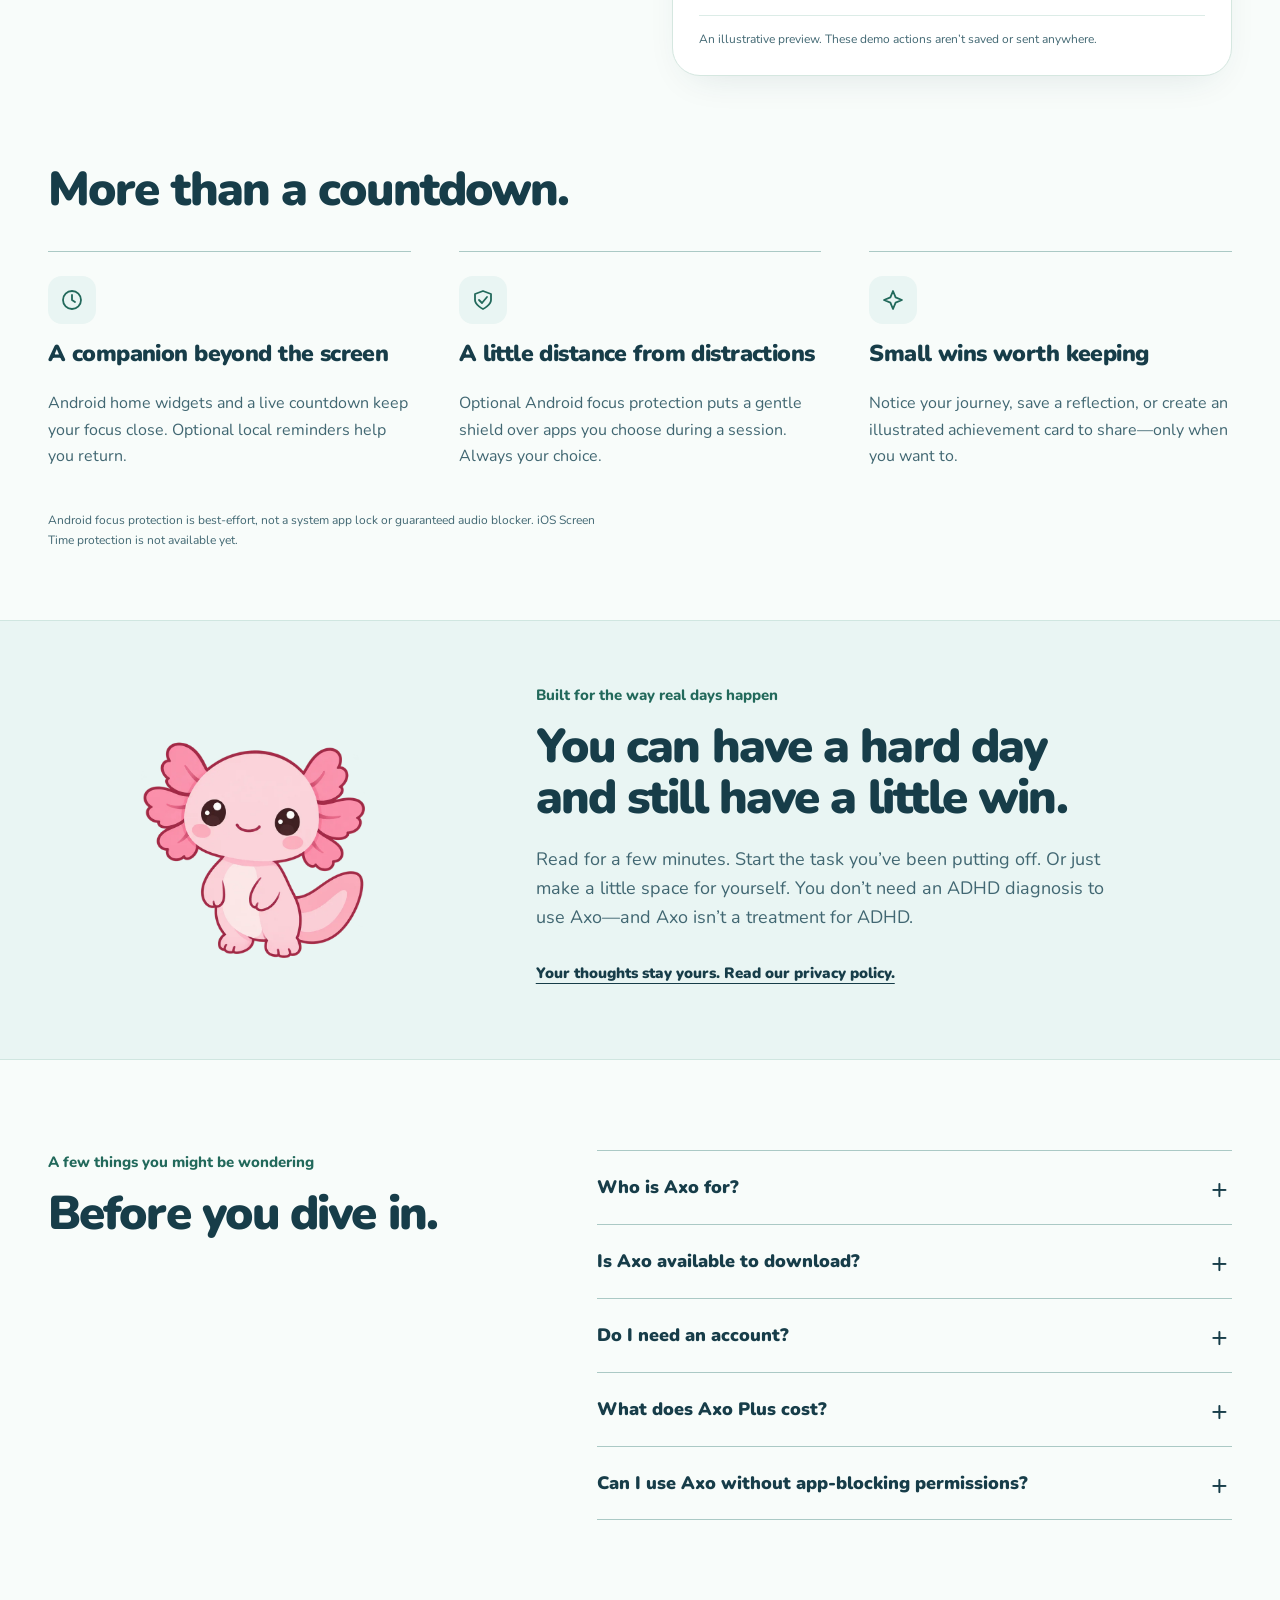
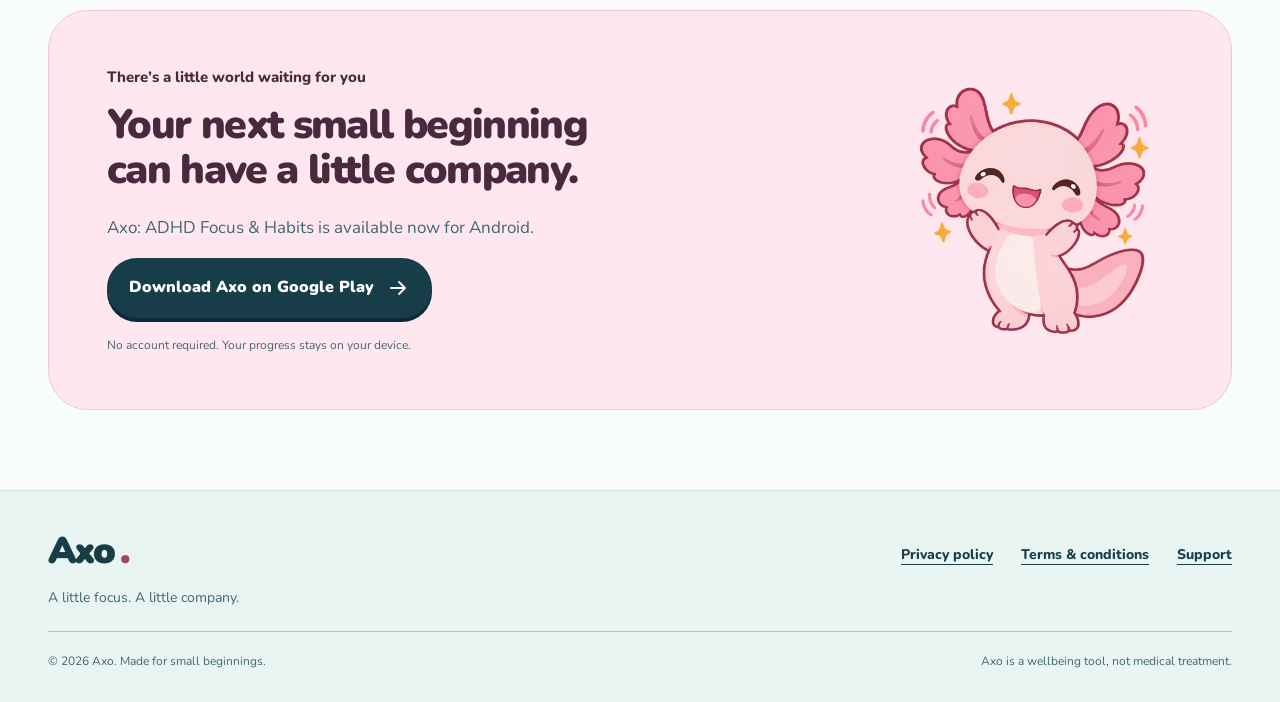
==== commit 689a083b: "Update Axo site for Play Store launch" ====
--- a/index.html
+++ b/index.html
@@ -22,16 +22,16 @@
 <header class="site-header">
   <div class="container header-inner">
     <a class="brand" href="./" aria-label="Axo home"><img src="assets/axo-idle.webp" width="48" height="48" alt=""><span>Axo<span class="brand-dot">.</span></span></a>
-    <nav aria-label="Main navigation"><a href="./#how-it-works">How it works</a><a href="support/">Support</a><a class="nav-cta" href="./#get-axo">Meet your companion <svg viewBox="0 0 24 24" fill="none" stroke="currentColor" stroke-width="1.8" stroke-linecap="round" stroke-linejoin="round" aria-hidden="true"><path d="M5 12h14m-6-6 6 6-6 6"/></svg></a></nav>
+    <nav aria-label="Main navigation"><a href="./#how-it-works">How it works</a><a href="support/">Support</a><a class="nav-cta" href="https://play.google.com/store/apps/details?id=com.axo.focus">Get Axo on Google Play <svg viewBox="0 0 24 24" fill="none" stroke="currentColor" stroke-width="1.8" stroke-linecap="round" stroke-linejoin="round" aria-hidden="true"><path d="M5 12h14m-6-6 6 6-6 6"/></svg></a></nav>
   </div>
 </header>
 <main id="main">
 <section class="hero container" aria-labelledby="hero-title">
   <div class="hero-copy">
-    <p class="availability"><span aria-hidden="true"></span>A new little companion. Coming to Android.</p>
+    <p class="availability"><span aria-hidden="true"></span>Available now on Google Play</p>
     <h1 id="hero-title">Big day?<br>Start small.<br>Stay together.</h1>
     <p class="hero-description">Meet Axo. A gentle focus companion for busy minds, small beginnings, and the days when getting started is the hardest part.</p>
-    <div class="hero-actions"><a class="button primary" href="#how-it-works">Find your first small step <svg viewBox="0 0 24 24" fill="none" stroke="currentColor" stroke-width="1.8" stroke-linecap="round" stroke-linejoin="round" aria-hidden="true"><path d="M5 12h14m-6-6 6 6-6 6"/></svg></a><a class="text-link" href="#get-axo">Get to know Axo</a></div>
+    <div class="hero-actions"><a class="button primary" href="https://play.google.com/store/apps/details?id=com.axo.focus">Get Axo on Google Play <svg viewBox="0 0 24 24" fill="none" stroke="currentColor" stroke-width="1.8" stroke-linecap="round" stroke-linejoin="round" aria-hidden="true"><path d="M5 12h14m-6-6 6 6-6 6"/></svg></a><a class="text-link" href="#how-it-works">See how it works</a></div>
     <p class="quiet-note">No perfect streaks. No guilt trips. Just your next little win.</p>
   </div>
   <div class="hero-art">
@@ -84,11 +84,11 @@
 
 <section class="section container faq" aria-labelledby="faq-title"><div><p class="section-kicker">A few things you might be wondering</p><h2 id="faq-title">Before you dive in.</h2></div><div class="faq-list">
 <details><summary>Who is Axo for?</summary><p>Anyone who finds starting difficult and wants a gentler way to focus and build habits. Axo offers everyday tools, not diagnosis, therapy, or medical advice.</p></details>
-<details><summary>Is Axo available to download?</summary><p>We’re preparing the Android release. Public download and testing links will appear here when they’re ready. You can email us to ask about testing.</p></details>
+<details><summary>Is Axo available to download?</summary><p>Yes. Axo is available for Android on Google Play. <a href="https://play.google.com/store/apps/details?id=com.axo.focus">Get Axo here</a>.</p></details>
 <details><summary>Do I need an account?</summary><p>No account is required in the current version. Your steps, focus history, reflections, and habitat are stored on your device. There is no Axo cloud sync.</p></details>
 <details><summary>What does Axo Plus cost?</summary><p>Plus is currently a preview. No purchases are enabled, and any example price inside the app is not a real offer. We’ll publish the actual price and what’s included before enabling payments.</p></details>
 <details><summary>Can I use Axo without app-blocking permissions?</summary><p>Yes. Focus protection is optional. You can use focus sessions, steps, and your habitat without granting Usage Access or permission to display over other apps.</p></details>
 </div></section>
 
-<section class="container get-axo" id="get-axo" aria-labelledby="get-title"><div><p class="section-kicker">There’s a little world waiting for you</p><h2 id="get-title">Your next small beginning<br>can have a little company.</h2><p>Axo: ADHD Focus &amp; Habits is getting ready for Android.</p><a class="button dark" href="mailto:appcraft.dev1@gmail.com?subject=Axo%20Android%20testing">Ask about Android testing <svg viewBox="0 0 24 24" fill="none" stroke="currentColor" stroke-width="1.8" stroke-linecap="round" stroke-linejoin="round" aria-hidden="true"><path d="M5 12h14m-6-6 6 6-6 6"/></svg></a><p class="cta-note">Opens your email app. No sign-up form or mailing-list tracking.</p></div><img src="assets/axo-success.webp" width="320" height="320" alt="Axo celebrating" loading="lazy"></section>
+<section class="container get-axo" id="get-axo" aria-labelledby="get-title"><div><p class="section-kicker">There’s a little world waiting for you</p><h2 id="get-title">Your next small beginning<br>can have a little company.</h2><p>Axo: ADHD Focus &amp; Habits is available now for Android.</p><a class="button dark" href="https://play.google.com/store/apps/details?id=com.axo.focus">Download Axo on Google Play <svg viewBox="0 0 24 24" fill="none" stroke="currentColor" stroke-width="1.8" stroke-linecap="round" stroke-linejoin="round" aria-hidden="true"><path d="M5 12h14m-6-6 6 6-6 6"/></svg></a><p class="cta-note">No account required. Your progress stays on your device.</p></div><img src="assets/axo-success.webp" width="320" height="320" alt="Axo celebrating" loading="lazy"></section>
 </main><footer class="site-footer"><div class="container footer-top"><div><a class="brand" href="./">Axo<span class="brand-dot">.</span></a><p>A little focus. A little company.</p></div><nav aria-label="Footer navigation"><a href="privacy/">Privacy policy</a><a href="terms/">Terms &amp; conditions</a><a href="support/">Support</a></nav></div><div class="container footer-bottom"><span>© 2026 Axo. Made for small beginnings.</span><span>Axo is a wellbeing tool, not medical treatment.</span></div></footer></body></html>
